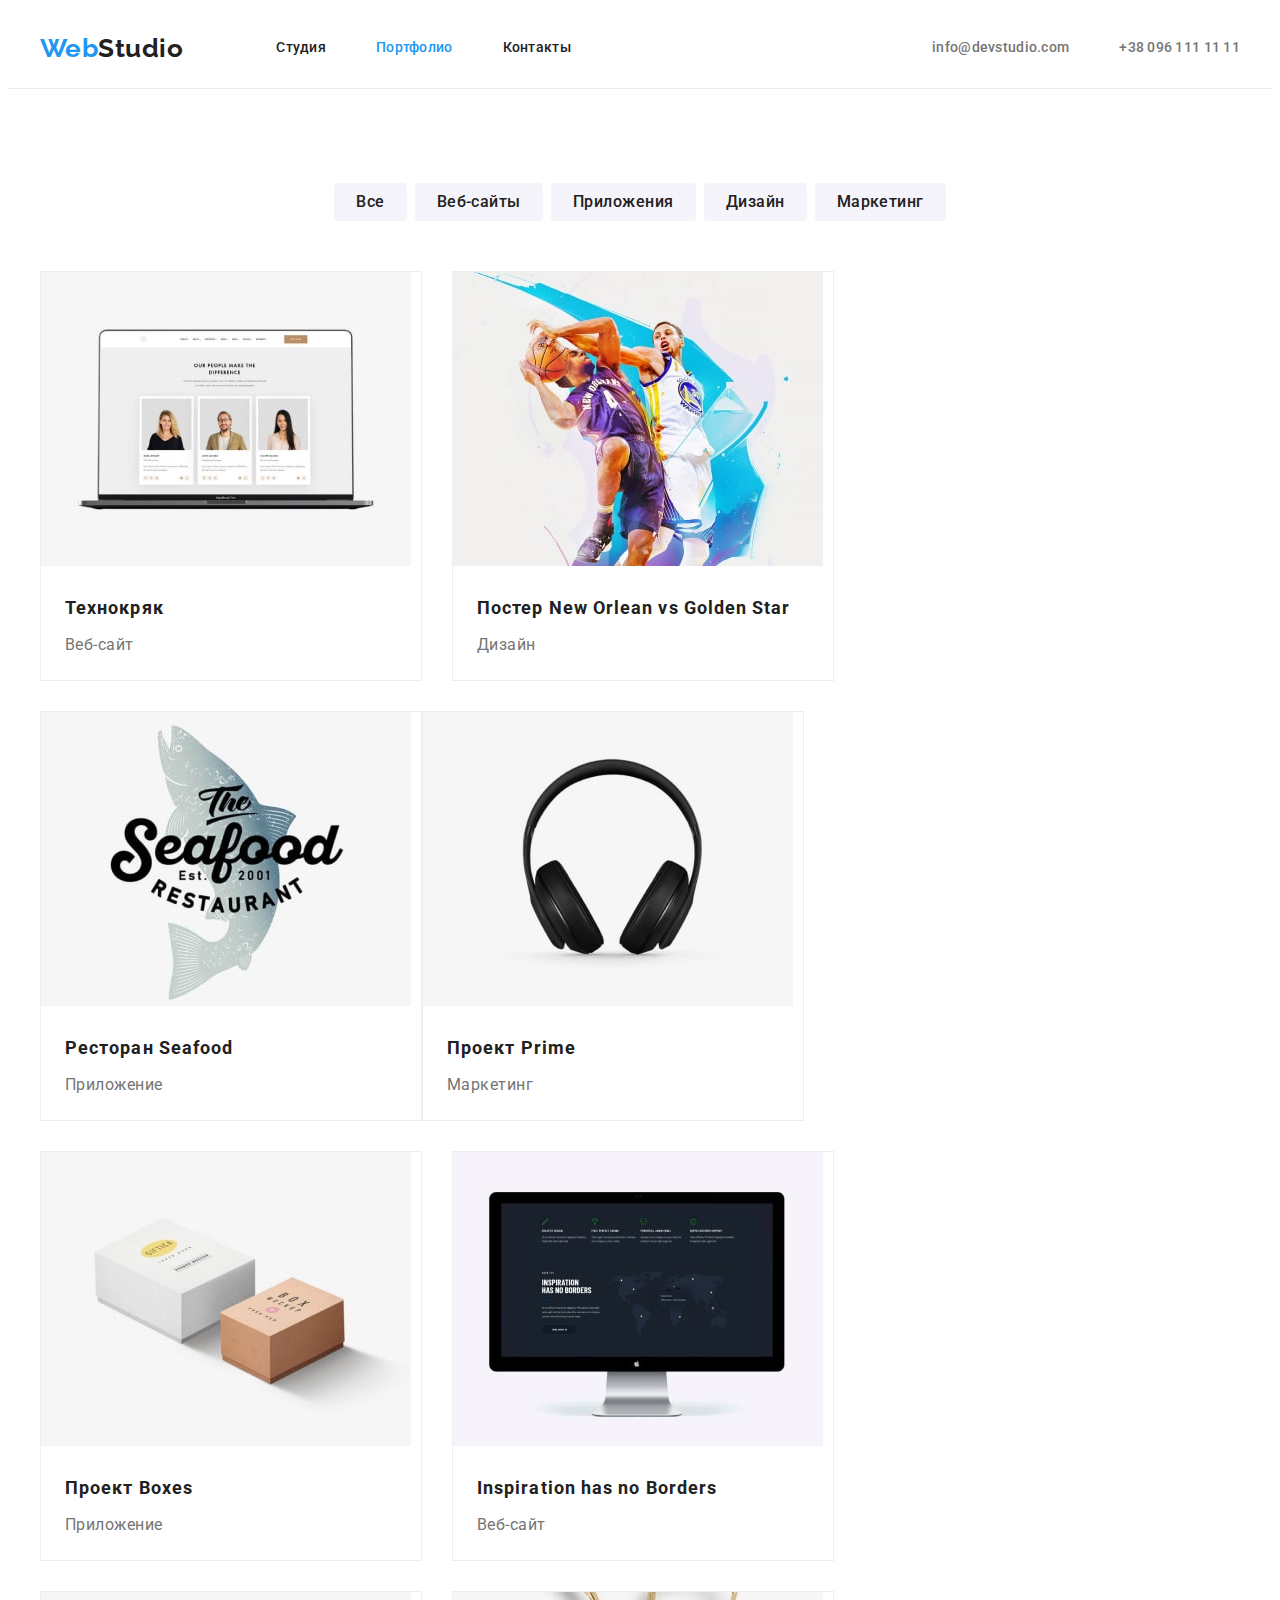
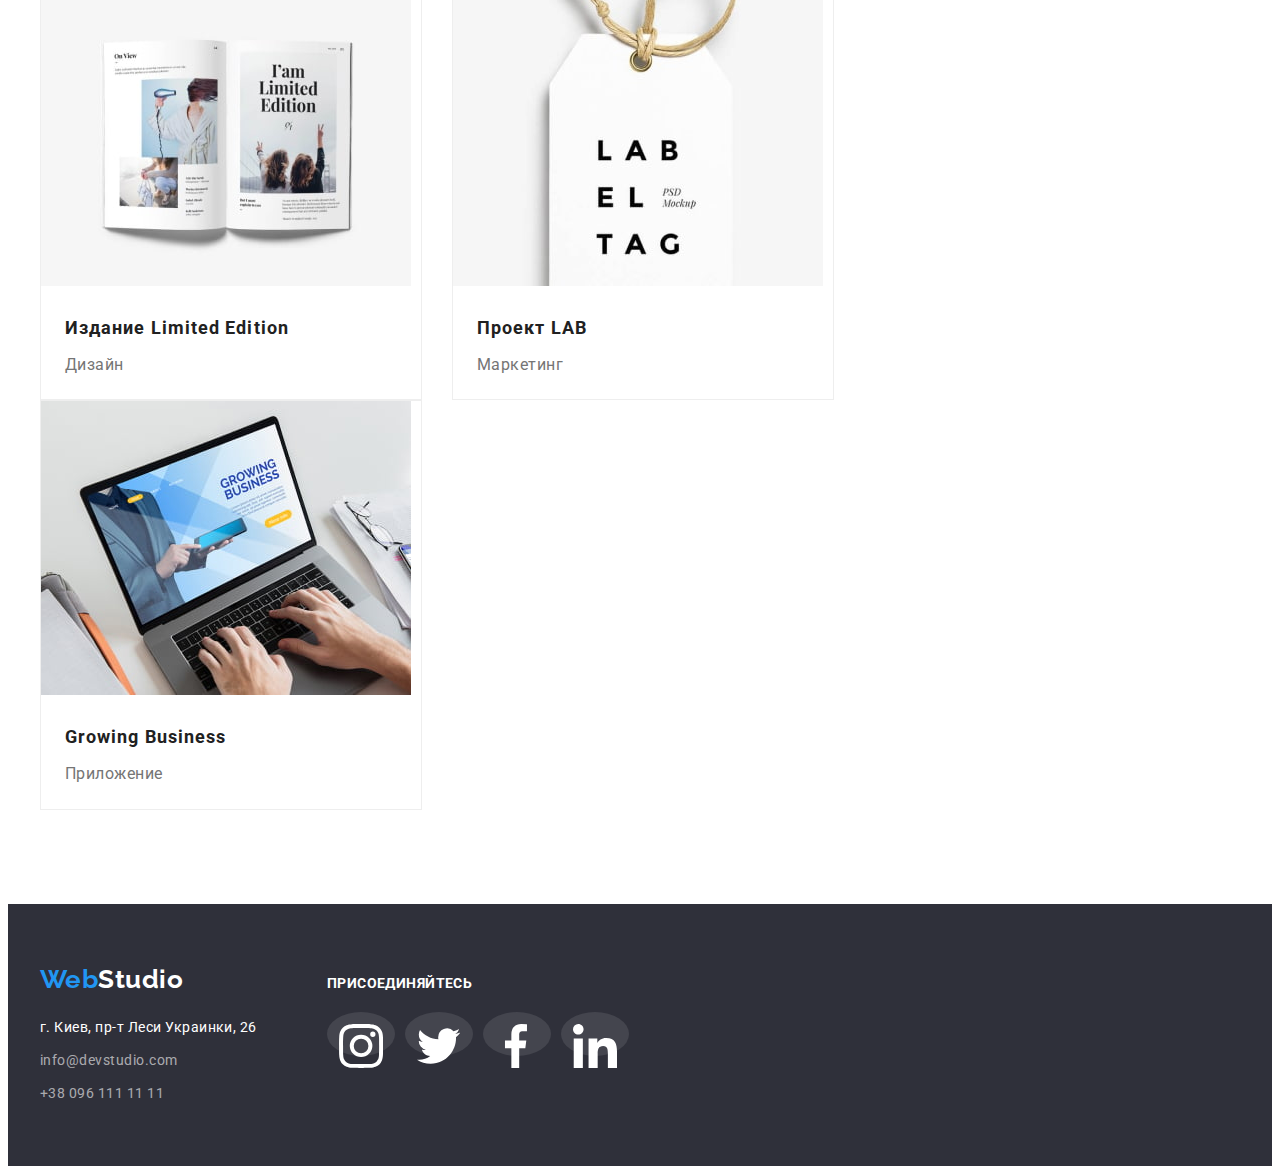
==== portfolio.html @ 396e90b0 "homework-04" ====
<!DOCTYPE html>
<html lang="en">

<head>
    <meta charset="UTF-8">
    <meta http-equiv="X-UA-Compatible" content="IE=edge">
    <meta name="viewport" content="width=device-width, initial-scale=1.0">
    <title>Портфолио</title>
    <link
        href="https://fonts.googleapis.com/css2?family=Raleway:wght@700&family=Roboto:wght@400;500;700;900&display=swap"
        rel="stylesheet">
    <link rel="stylesheet" href="https://cdnjs.cloudflare.com/ajax/libs/modern-normalize/1.1.0/modern-normalize.min.css"
        integrity="sha512-wpPYUAdjBVSE4KJnH1VR1HeZfpl1ub8YT/NKx4PuQ5NmX2tKuGu6U/JRp5y+Y8XG2tV+wKQpNHVUX03MfMFn9Q=="
        crossorigin="anonymous" referrerpolicy="no-referrer" />
    <link rel="stylesheet" href="./css/styles.css">
</head>

<body>

    <!-- Шапка -->
    <header class="header">
        <div class="container">
            <nav class="header-nav">
                <a href="./index.html" class="logo link">
                    Web<span class="header-logo">Studio</span></a>

                <ul class="site-nav list">
                    <li class="item"><a href="./index.html" class="link">Студия</a></li>
                    <li class="item"><a href="./portfolio.html" class="link current">Портфолио</a></li>
                    <li class="item"><a href="" class="link">Контакты</a></li>
                </ul>
            </nav>
            <ul class="auth-nav list">
                <li class="item"><a href="mailto:info@devstudio.com" class="contacts link">info@devstudio.com</a></li>
                <li class="item"><a href="tel:+380961111111" class="contacts link">+38 096 111 11 11</a></li>
            </ul>
        </div>
    </header>

    <main>
        <section class="section portfolio">
            <div class="container">
                <h1 class="title-transparent">Портфолио</h1>

                <!-- Фільтри -->
                <ul class="list filters">
                    <li class="item"><button type="button" class="button-filter">Все</button></li>
                    <li class="item"><button type="button" class="button-filter">Веб-сайты</button></li>
                    <li class="item"><button type="button" class="button-filter">Приложения</button></li>
                    <li class="item"><button type="button" class="button-filter">Дизайн</button></li>
                    <li class="item"><button type="button" class="button-filter">Маркетинг</button></li>
                </ul>

                <!-- Проекти -->
                <ul class="projects list">
                    <li class="project-card">
                        <a href="" class="project-link link">
                            <img src="./images/img1.jpg" width="370" height="294" alt="Ноутбук с открытым сайтом">
                            <div class="card-description">
                                <h3 class="project-name">Технокряк</h3>
                                <p class="project-description">Веб-сайт</p>
                            </div>
                        </a>
                    </li>
                    <li class="project-card">
                        <a href="" class="project-link link">
                            <img src="./images/img2.jpg" width="370" height="294" alt="Два парня играют баскетбол">
                            <div class="card-description">
                                <h3 class="project-name">Постер New Orlean vs Golden Star</h3>
                                <p class="project-description">Дизайн</p>
                            </div>
                        </a>
                    </li>
                    <li class="project-card">
                        <a href="" class="project-link link">
                            <img src="./images/img3.jpg" width="370" height="294" alt="Логотип ресторана Сифуд">
                            <div class="card-description">
                                <h3 class="project-name">Ресторан Seafood</h3>
                                <p class="project-description">Приложение</p>
                            </div>
                        </a>
                    </li>
                    <li class="project-card">
                        <a href="" class="project-link link">
                            <img src="./images/img4.jpg" width="370" height="294" alt="Наушники">
                            <div class="card-description">
                                <h3 class="project-name">Проект Prime</h3>
                                <p class="project-description">Маркетинг</p>
                            </div>
                        </a>
                    </li>
                    <li class="project-card">
                        <a href="" class="project-link link">
                            <img src="./images/img5.jpg" width="370" height="294" alt="Подарочные коробки">
                            <div class="card-description">
                                <h3 class="project-name">Проект Boxes</h3>
                                <p class="project-description">Приложение</p>
                            </div>
                        </a>
                    </li>
                    <li class="project-card">
                        <a href="" class="project-link link">
                            <img src="./images/img6.jpg" width="370" height="294" alt="Компьютер с открытым сайтом">
                            <div class="card-description">
                                <h3 class="project-name">Inspiration has no Borders</h3>
                                <p class="project-description">Веб-сайт</p>
                            </div>
                        </a>
                    </li>
                    <li class="project-card">
                        <a href="" class="project-link link">
                            <img src="./images/img7.jpg" width="370" height="294" alt="Открытый журнал">
                            <div class="card-description">
                                <h3 class="project-name">Издание Limited Edition</h3>
                                <p class="project-description">Дизайн</p>
                            </div>
                        </a>
                    </li>
                    <li class="project-card">
                        <a href="" class="project-link link">
                            <img src="./images/img8.jpg" width="370" height="294" alt="Этикетка на веревке">
                            <div class="card-description">
                                <h3 class="project-name">Проект LAB</h3>
                                <p class="project-description">Маркетинг</p>
                            </div>
                        </a>
                    </li>
                    <li class="project-card">
                        <a href="" class="project-link link">
                            <img src="./images/img9.jpg" width="370" height="294" alt="Ноутбук с открытым сайтом">
                            <div class="card-description">
                                <h3 class="project-name">Growing Business</h3>
                                <p class="project-description">Приложение</p>
                            </div>
                        </a>
                    </li>
                </ul>
            </div>
        </section>
    </main>

    <!-- Футер -->
    <footer class="footer">
        <div class="container footer-container">
            <div class="address-box">
                <a href="/index.html" class="logo link">
                    Web<span class="footer-logo">Studio</span></a>
                <address class="address">
                    <p class="footer-address">г. Киев, пр-т Леси Украинки, 26</p>
                    <ul class="footer-contacts list">
                        <li class="item"><a href="mailto:info@devstudio.com"
                                class="contacts-item link">info@devstudio.com</a>
                        </li>
                        <li class="item"><a href="tel:+380961111111" class="contacts-item link">+38 096 111 11 11</a></li>
                    </ul>
                </address>
            </div>
            <div class="sm-box">
                <h3 class="join-us">присоединяйтесь</h3>
                <ul class="sm-links list">
                    <li class="sm-item">
                        <a href="https://www.instagram.com/" class="sm-link">
                            <svg class="sm-icon" width="44" height="44">
                                <use href="./images/sprite.svg#instagram"></use>
                            </svg>
                        </a>
                    </li>
                    <li class="sm-item">
                        <a href="https://www.twitter.com/" class="sm-link">
                            <svg class="sm-icon" width="44" height="44">
                                <use href="./images/sprite.svg#twitter"></use>
                            </svg>
                        </a>
                    </li>
                    <li class="sm-item">
                        <a href="https://www.facebook.com/" class="sm-link">
                            <svg class="sm-icon" width="44" height="44">
                                <use href="./images/sprite.svg#facebook"></use>
                            </svg>
                        </a>
                    </li>
                    <li class="sm-item">
                        <a href="https://www.linkedin.com/" class="sm-link">
                            <svg class="sm-icon" width="44" height="44">
                                <use href="./images/sprite.svg#linkedin"></use>
                            </svg>
                        </a>
                    </li>
                </ul>
            </div>
        </div>
    </footer>
</body>

</html>
---- css/styles.css ----
/* основний чорний color: #212121; */
/* додатковий чорний color: #757575; */
/* білий color: #FFFFFF; */
/* прозорий для контактів color: rgba(255, 255, 255, 0.6); */
/* основний фон background: #e5e5e5; */
/* додатковий фон background: #F5F4FA; */
/* футер background: #2F303A; */
/* акцент background: #2196F3 */
:root {
  --primary-black-color: #212121;
  --secondary-black-color: #757575;
  --primary-white-color: #ffffff;
  --black-for-contacts-color: rgba(255, 255, 255, 0.6);
  --primary-background-color: #ffffff;
  --secondary-background-color: #f5f4fa;
  --footer-background-color: #2f303a;
  --accent-color: #2196f3;
  --accent-color-hover: #188ce8;
  --sm-icon-color: #afb1b8;
  --sm-icon-footer-color: rgba(255, 255, 255, 0.1);
}
html {
  box-sizing: border-box;
}
h1,
h2,
h3,
h4,
h5,
h6,
p,
ul {
  margin: 0;
  padding: 0;
}

body {
  background: var(--primary-background-color);
  color: var(--primary-black-color);
  font-family: Roboto, sans-serif;
  letter-spacing: 0.03em;
}
.container {
  width: 1200px;
  padding-left: 15px;
  padding-right: 15px;
  margin-left: auto;
  margin-right: auto;
}
.list {
  list-style: none;
}
.link {
  text-decoration: none;
}

/* Logo */
.logo {
  color: var(--accent-color);
  font-style: normal;
  font-weight: bold;
  font-size: 26px;
  line-height: 1.19;
  font-family: Raleway, sans-serif;
}
.header-logo {
  color: var(--primary-black-color);
}
.footer-logo {
  color: var(--primary-white-color);
}

/* Header */
.header {
  font-weight: 500;
  font-size: 14px;
  line-height: 1.14;
  border-bottom: 1px solid rgba(236, 236, 236, 1);
}
.header .container {
  display: flex;
  align-items: center;
  padding-top: 0;
  padding-bottom: 0;
}
.header-nav {
  display: flex;
  align-items: center;
}
/* Site-nav */
.site-nav {
  display: flex;
  padding-top: 32px;
  padding-bottom: 32px;
  margin-left: 93px;
}
.site-nav .item + .item {
  margin-left: 50px;
}
.site-nav .link {
  display: block;
  color: var(--primary-black-color);
  letter-spacing: 0.02em;
}
.site-nav .link.current {
  color: var(--accent-color);
}
.site-nav .link:hover,
.site-nav .link:focus {
  color: var(--accent-color);
}
.header-icon {
  margin-right: 10px;
  fill: var(--secondary-black-color);
}

/* Auth-nav */
.auth-nav {
  display: flex;
  margin-left: auto;
}
.auth-nav .item + .item {
  margin-left: 50px;
}
.auth-nav .contacts {
  display: flex;
  align-items: center;
  color: var(--secondary-black-color);
  letter-spacing: 0.02em;
}
.auth-nav .contacts:hover,
.auth-nav .contacts:focus {
  color: var(--accent-color);
}
.auth-nav .contacts:hover .header-icon,
.auth-nav .contacts:focus .header-icon {
  fill: var(--accent-color);
}

/* Hero */
.hero {
  background: var(--footer-background-color);
  background-image: linear-gradient(
      to right,
      rgba(47, 48, 58, 0.4),
      rgba(47, 48, 58, 0.4)
    ),
    url(../images/hero-overlay-min.jpg);
  background-size: cover;
  background-repeat: no-repeat;
  background-position: center;
  max-width: 1600px;
  letter-spacing: 0.06em;
  text-align: center;
  margin-right: auto;
  margin-left: auto;
  padding-top: 200px;
  padding-bottom: 200px;
}
.hero-title {
  color: var(--primary-white-color);
  font-weight: 900;
  font-size: 44px;
  line-height: 1.36;
  text-transform: uppercase;
  margin-bottom: 30px;
}

/* Section */
.section {
  padding-top: 94px;
}
.section.we-do,
.members-section {
  padding-bottom: 94px;
}
.section-title {
  color: var(--primary-black-color);
  font-weight: bold;
  font-size: 36px;
  line-height: 1.16;
  text-align: center;
  margin-bottom: 50px;
}
.title-transparent {
  display: none;
}

/* Features */
.features {
  display: flex;
  justify-content: space-between;
  color: var(--secondary-black-color);
  font-size: 14px;
  line-height: 1.71;
}
.feature {
  width: 270px;
}
.feature-background {
  display: flex;
  border-radius: 4px;
  background-color: var(--secondary-background-color);
  margin-bottom: 30px;
}
.feature-icon {
  margin-top: 25px;
  margin-right: 100px;
  margin-bottom: 25px;
  margin-left: 100px;
}
.features .feature-name {
  color: var(--primary-black-color);
  font-weight: bold;
  font-size: 14px;
  line-height: 1.14;
  text-transform: uppercase;
}
.feature-name {
  margin-bottom: 10px;
}
.feature-description {
  width: 270px;
}

/* We do */
.we-do {
  display: flex;
}
.we-do .picture {
  display: block;
}
.we-do .item + .item {
  margin-left: 30px;
}
/* Members */
.members-section {
  background-color: var(--secondary-background-color);
  font-size: 16px;
  line-height: 1.18;
  text-align: center;
  padding-bottom: 94px;
}
.members {
  display: flex;
}
.members .member-card + .member-card {
  margin-left: 30px;
}
.member-card {
  background-color: var(--primary-white-color);
  width: 270px;
  box-shadow: 0px 1px 3px rgba(0, 0, 0, 0.12), 0px 1px 1px rgba(0, 0, 0, 0.14),
    0px 2px 1px rgba(0, 0, 0, 0.2);
  border-radius: 0px 0px 4px 4px;
}
.member-picture {
  margin-bottom: 30px;
  display: block;
}
.member-name {
  color: var(--primary-black-color);
  font-weight: 500;
  font-size: 16px;
  line-height: 1.18;
  margin-bottom: 10px;
}
.member-position {
  color: var(--secondary-black-color);
  margin-bottom: 16px;
}
.member-contacts {
  display: flex;
  padding-bottom: 30px;
  padding-right: 32px;
  padding-left: 32px;
}
.sm-item {
  margin-right: 10px;
}
.sm-item:last-child {
  margin-right: 0;
}
.sm-link {
  display: inline-block;
  height: 44px;
}
.sm-icon {
  padding-top: 12px;
  padding-right: 12px;
  padding-bottom: 12px;
  padding-left: 12px;
  fill: var(--sm-icon-color);
}
.sm-link:hover .sm-icon {
  fill: var(--primary-white-color);
}

/* Clients */
.clients-section {
  padding-bottom: 94px;
}
.clients {
  display: flex;
  align-items: center;
  box-sizing: border-box;
}
.client {
  box-sizing: border-box;
  margin-right: 30px;
  width: 168px;
}
.client:last-child {
  margin-right: 0;
}
.client-link {
  display: inline-block;
  width: 168px;
  height: 92px;
  border: 1px solid var(--sm-icon-color);
  border-radius: 4px;
  padding-top: 16px;
  padding-right: 32px;
  padding-bottom: 16px;
  padding-left: 32px;
}
.client-link:hover {
  border-color: var(--accent-color);
}
.client-link:hover .client-logo {
  fill: var(--accent-color);
}
.client-logo {
  fill: var(--sm-icon-color);
}

/* Footer */
.footer {
  background-color: var(--footer-background-color);
  font-weight: 400;
  font-size: 14px;
  line-height: 1.71;
  padding-top: 60px;
  padding-bottom: 60px;
}
.footer-container {
  display: flex;
  align-items: baseline;
}
.address-box {
  margin-right: 70px;
}
.footer .container {
  margin-bottom: 0;
  padding-top: 0;
}
.address {
  margin-top: 20px;
}
.footer-address {
  color: var(--primary-white-color);
  font-style: normal;
}
.contacts-item {
  color: var(--black-for-contacts-color);
  font-style: normal;
}
.footer-contacts .item {
  margin-top: 9px;
}
.contacts-item:hover,
.contacts-item:focus {
  color: var(--accent-color);
}
.sm-links {
  display: flex;
}
.join-us {
  font-weight: bold;
  font-size: 14px;
  line-height: 1.14;
  letter-spacing: 0.03em;
  text-transform: uppercase;
  color: var(--primary-white-color);
  margin-bottom: 20px;
}
.sm-box .sm-link {
  border-radius: 50%;
  background-color: var(--sm-icon-footer-color);
}
.sm-link:hover {
  border-radius: 50%;
  background-color: var(--accent-color);
}
.sm-box .sm-icon {
  fill: var(--primary-white-color);
}

/* Buttons */
.button {
  display: inline-block;
  color: var(--primary-white-color);
  background-color: var(--accent-color);
  font-family: Roboto, sans-serif;
  font-weight: bold;
  font-size: 16px;
  line-height: 1.87;
  letter-spacing: 0.06em;
  border-radius: 4px;
  border: none;
  padding-top: 10px;
  padding-right: 32px;
  padding-bottom: 10px;
  padding-left: 32px;
}
.order:hover,
.order:focus {
  background-color: var(--accent-color-hover);
  box-shadow: 0px 4px 4px rgba(0, 0, 0, 0.15);
}
.button-filter {
  color: var(--primary-black-color);
  background-color: var(--secondary-background-color);
  cursor: pointer;
  font-family: Roboto, sans-serif;
  letter-spacing: 0.03em;
  font-weight: 500;
  font-size: 16px;
  line-height: 1.62;
  padding: 6px 22px;
  border-radius: 4px;
  border: none;
}
.button-filter:hover,
.button-filter:focus {
  color: var(--primary-white-color);
  background-color: var(--accent-color);
  box-shadow: 0px 3px 1px rgba(0, 0, 0, 0.1), 0px 1px 2px rgba(0, 0, 0, 0.08),
    0px 2px 2px rgba(0, 0, 0, 0.12);
}

/* Portfolio */
.portfolio {
  padding-bottom: 94px;
}

/* Filters */
.filters {
  margin-bottom: 50px;
  margin-right: auto;
  margin-left: auto;
  display: flex;
  justify-content: center;
}
.filters .item + .item {
  margin-left: 8px;
}

/* Projects */
.projects {
  display: flex;
  flex-wrap: wrap;
}
.project-card {
  width: calc((100% - 60px) / 3);
  margin-right: 30px;
  margin-bottom: 30px;
  border: 1px solid rgba(238, 238, 238, 1);
}
.project-card:nth-child(3n) {
  margin-right: 0;
}
.project-card:nth-last-child(-n + 3) {
  margin-bottom: 0;
}
.project-link {
  display: inline-block;
}
.project-link:hover {
  box-shadow: 0px 1px 1px rgba(0, 0, 0, 0.12), 0px 4px 4px rgba(0, 0, 0, 0.06),
    1px 4px 6px rgba(0, 0, 0, 0.16);
}
.card-description {
  padding-top: 20px;
  padding-left: 24px;
  padding-right: 24px;
  padding-bottom: 20px;
}
.project-name {
  color: var(--primary-black-color);
  letter-spacing: 0.06em;
  font-weight: bold;
  font-size: 18px;
  line-height: 2;
}
.project-description {
  color: var(--secondary-black-color);
  font-weight: 400;
  font-size: 16px;
  line-height: 1.87;
  margin-top: 4px;
}
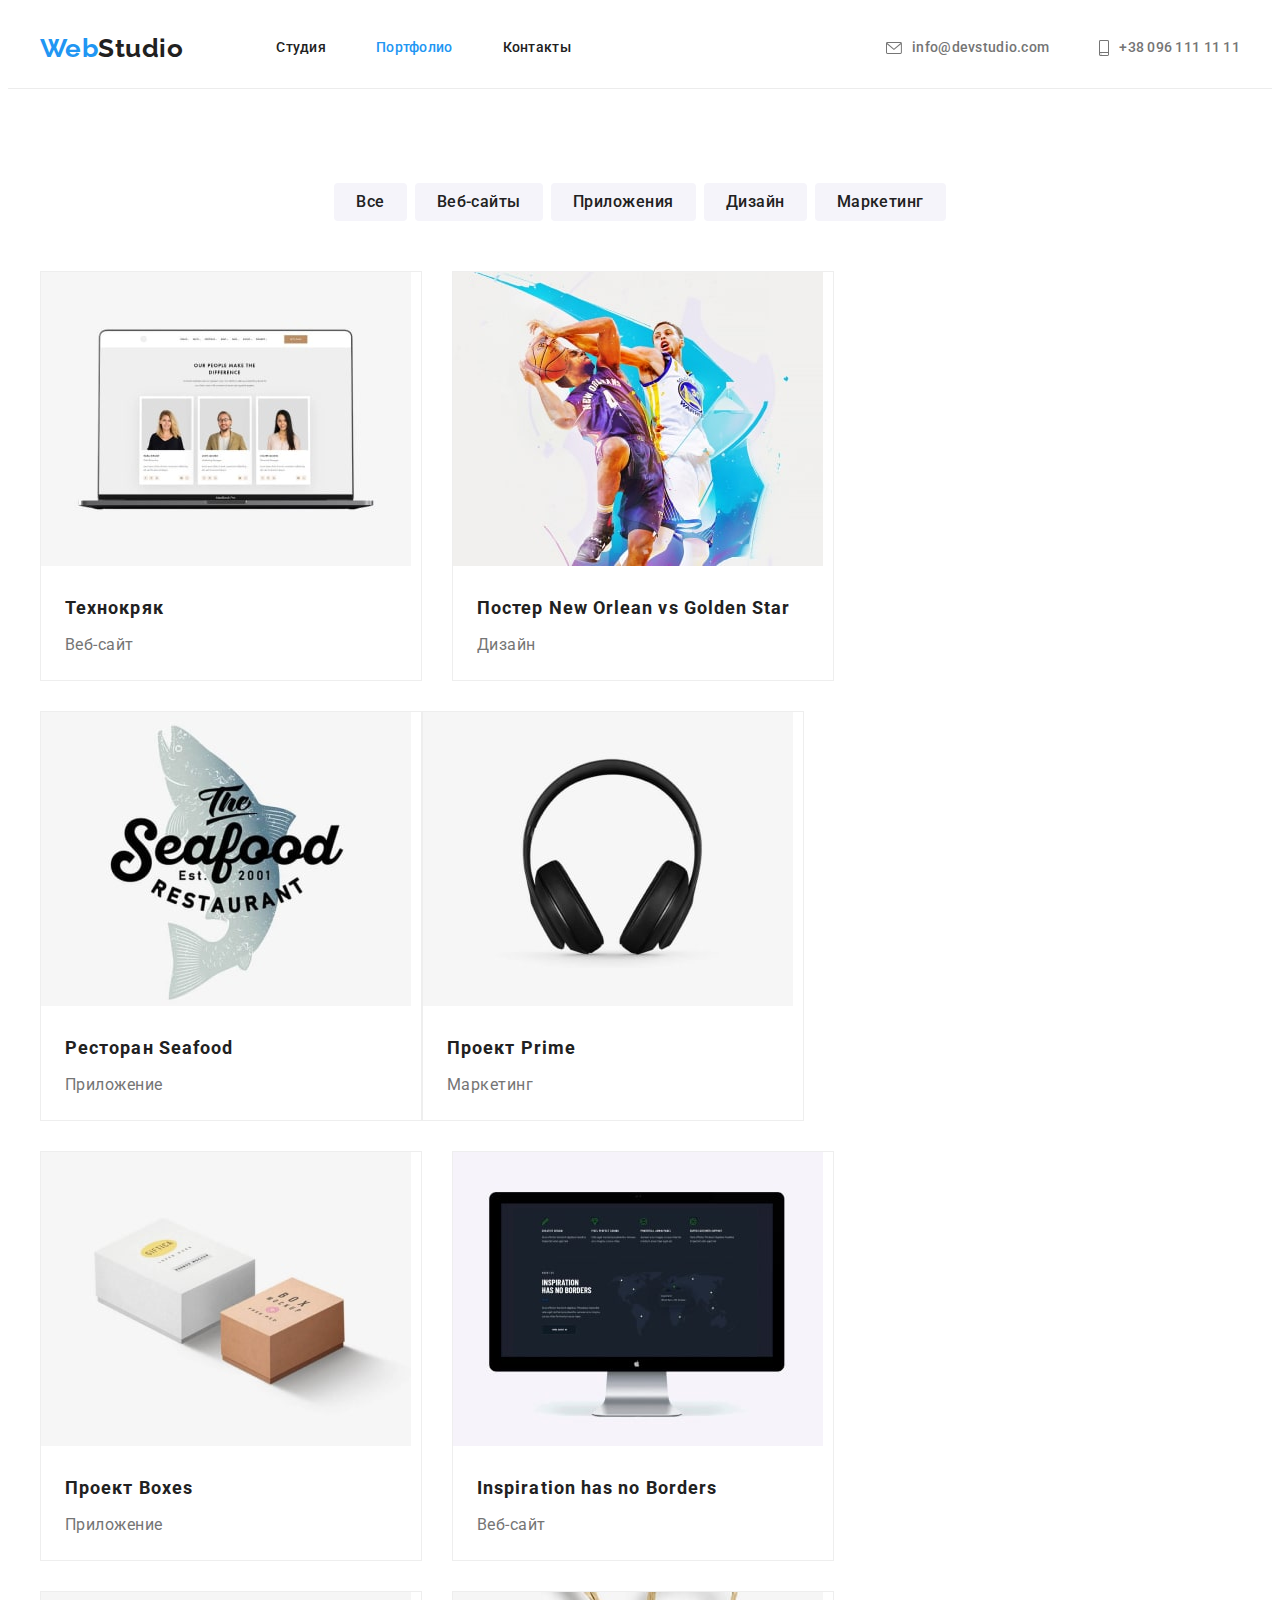
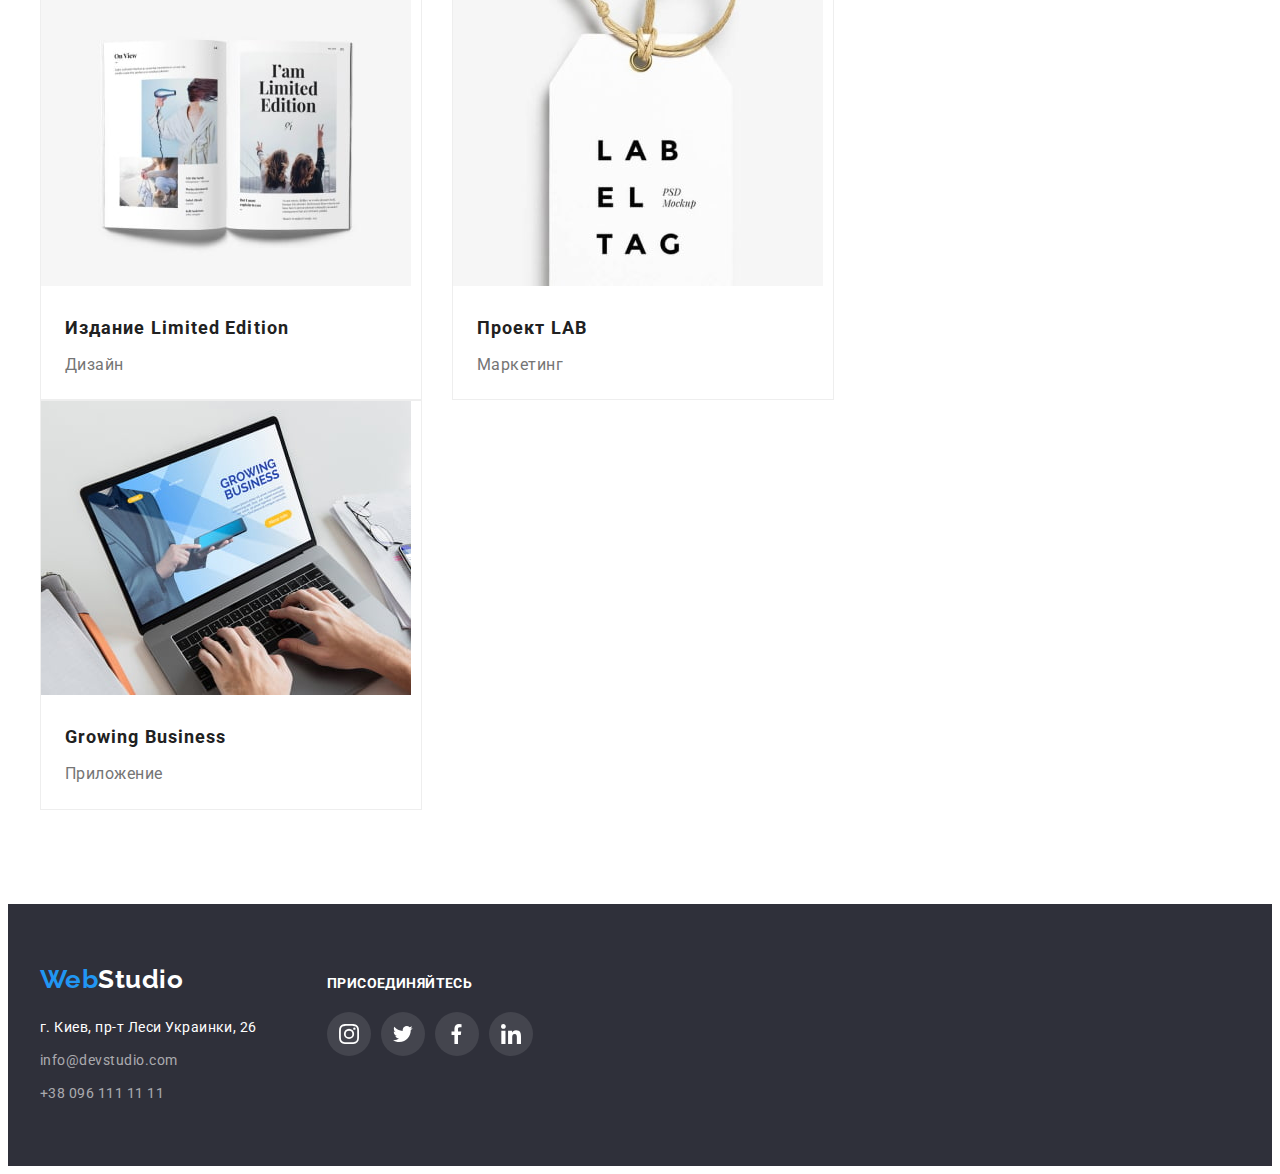
==== commit 5dbcd4c5: "hm-04-revised" ====
--- a/portfolio.html
+++ b/portfolio.html
@@ -23,7 +23,7 @@
             <nav class="header-nav">
                 <a href="./index.html" class="logo link">
                     Web<span class="header-logo">Studio</span></a>
-
+    
                 <ul class="site-nav list">
                     <li class="item"><a href="./index.html" class="link">Студия</a></li>
                     <li class="item"><a href="./portfolio.html" class="link current">Портфолио</a></li>
@@ -31,8 +31,22 @@
                 </ul>
             </nav>
             <ul class="auth-nav list">
-                <li class="item"><a href="mailto:info@devstudio.com" class="contacts link">info@devstudio.com</a></li>
-                <li class="item"><a href="tel:+380961111111" class="contacts link">+38 096 111 11 11</a></li>
+                <li class="item">
+                    <a href="mailto:info@devstudio.com" class="contacts link">
+                        <svg class="header-icon" width="16" height="12">
+                            <use href="./images/sprite.svg#envelope"></use>
+                        </svg>
+                        <span>info@devstudio.com</span>
+                    </a>
+                </li>
+                <li class="item">
+                    <a href="tel:+380961111111" class="contacts link">
+                        <svg class="header-icon" width="10" height="16">
+                            <use href="./images/sprite.svg#smartphone"></use>
+                        </svg>
+                        <span>+38 096 111 11 11</span>
+                    </a>
+                </li>
             </ul>
         </div>
     </header>
--- a/css/styles.css
+++ b/css/styles.css
@@ -202,12 +202,9 @@
   border-radius: 4px;
   background-color: var(--secondary-background-color);
   margin-bottom: 30px;
-}
-.feature-icon {
-  margin-top: 25px;
-  margin-right: 100px;
-  margin-bottom: 25px;
-  margin-left: 100px;
+  height: 120px;
+  align-items: center;
+  justify-content: center;
 }
 .features .feature-name {
   color: var(--primary-black-color);
@@ -282,17 +279,19 @@
   margin-right: 0;
 }
 .sm-link {
-  display: inline-block;
+  display: flex;
   height: 44px;
+  width: 44px;
+  align-items: center;
+  justify-content: center;
 }
 .sm-icon {
-  padding-top: 12px;
-  padding-right: 12px;
-  padding-bottom: 12px;
-  padding-left: 12px;
+  width: 20px;
+  height: 20px;
   fill: var(--sm-icon-color);
 }
-.sm-link:hover .sm-icon {
+.sm-link:hover .sm-icon,
+.sm-link:focus .sm-icon {
   fill: var(--primary-white-color);
 }
 
@@ -324,10 +323,12 @@
   padding-bottom: 16px;
   padding-left: 32px;
 }
-.client-link:hover {
+.client-link:hover,
+.client-link:focus {
   border-color: var(--accent-color);
 }
-.client-link:hover .client-logo {
+.client-link:hover .client-logo,
+.client-link:focus .client-logo {
   fill: var(--accent-color);
 }
 .client-logo {
@@ -388,7 +389,8 @@
   border-radius: 50%;
   background-color: var(--sm-icon-footer-color);
 }
-.sm-link:hover {
+.sm-link:hover,
+.sm-link:focus {
   border-radius: 50%;
   background-color: var(--accent-color);
 }
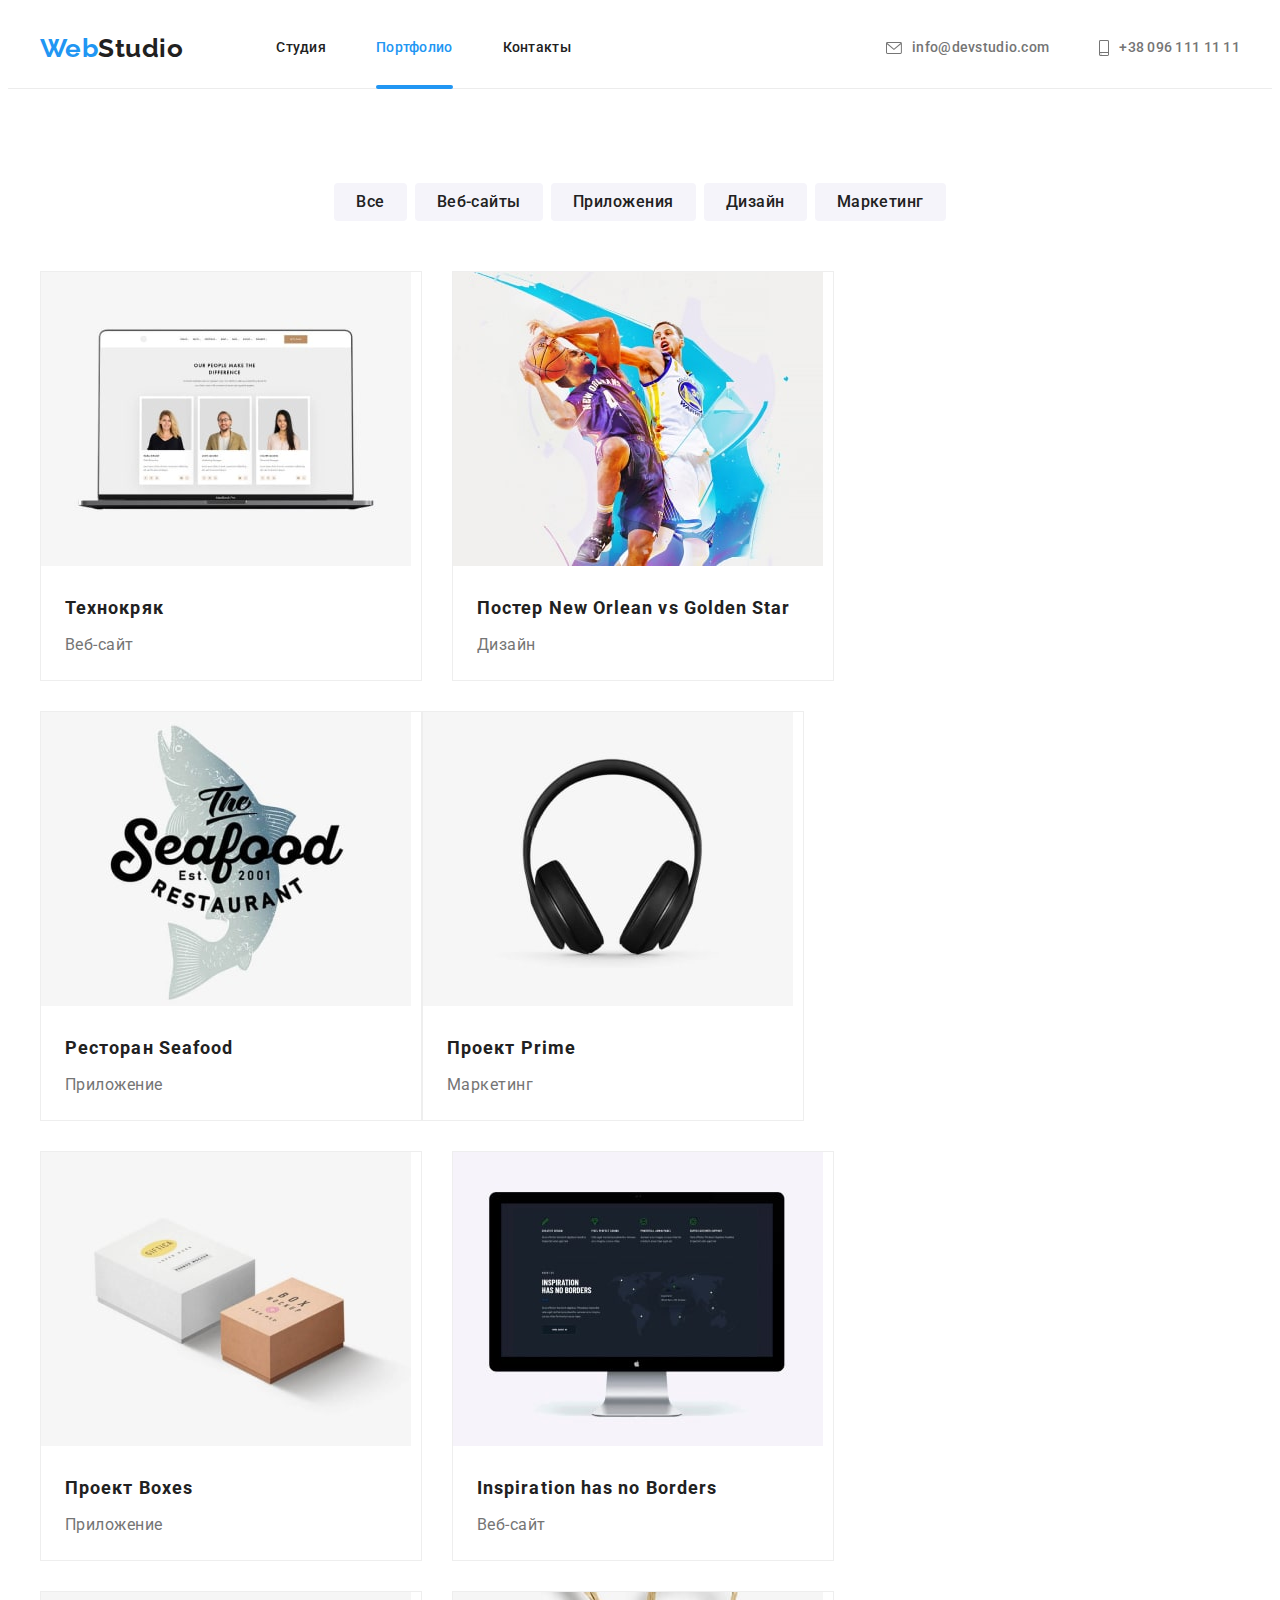
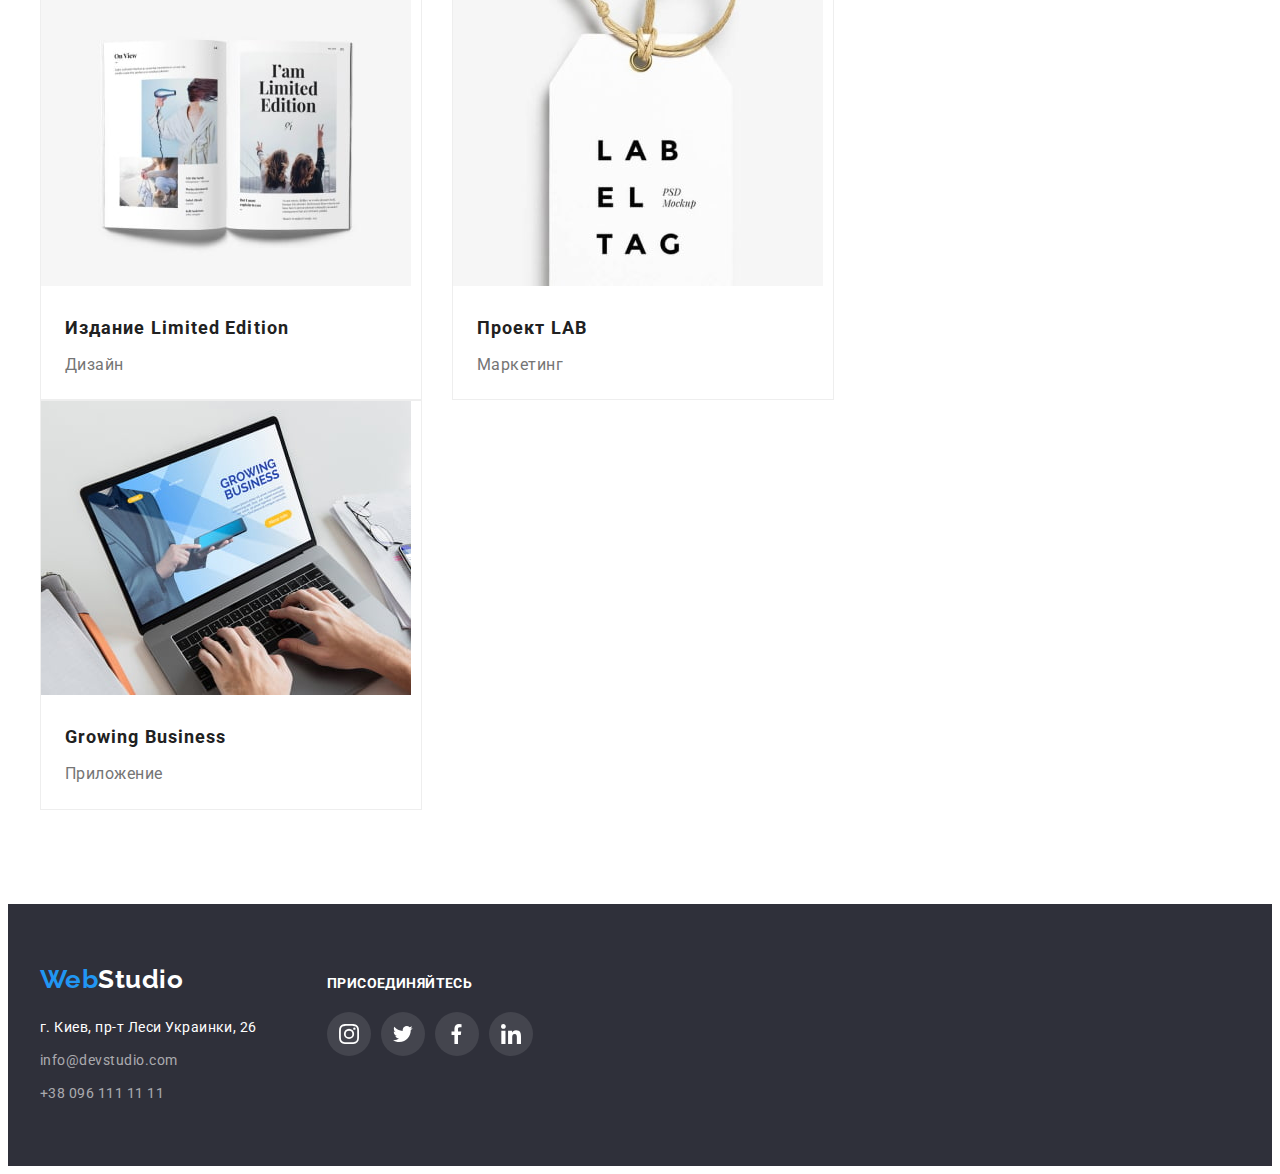
==== commit eb2249a1: "goit-markup-hw-05" ====
--- a/portfolio.html
+++ b/portfolio.html
@@ -69,7 +69,10 @@
                 <ul class="projects list">
                     <li class="project-card">
                         <a href="" class="project-link link">
-                            <img src="./images/img1.jpg" width="370" height="294" alt="Ноутбук с открытым сайтом">
+                            <div class="card-overlay">
+                                <img src="./images/img1.jpg" width="370" height="294" alt="Ноутбук с открытым сайтом">
+                                <p class="overlay-text">Технокряк это современная площадка распространения коронавируса. Компании используют эту платформу для цифрового шпионажа и атак на защищённые сервера конкурентов.</p>
+                            </div>
                             <div class="card-description">
                                 <h3 class="project-name">Технокряк</h3>
                                 <p class="project-description">Веб-сайт</p>
@@ -78,7 +81,10 @@
                     </li>
                     <li class="project-card">
                         <a href="" class="project-link link">
-                            <img src="./images/img2.jpg" width="370" height="294" alt="Два парня играют баскетбол">
+                            <div class="card-overlay">
+                                <img src="./images/img2.jpg" width="370" height="294" alt="Два парня играют баскетбол">
+                                <p class="overlay-text">Технокряк это современная площадка распространения коронавируса. Компании используют эту платформу для цифрового шпионажа и атак на защищённые сервера конкурентов.</p>
+                            </div>
                             <div class="card-description">
                                 <h3 class="project-name">Постер New Orlean vs Golden Star</h3>
                                 <p class="project-description">Дизайн</p>
@@ -87,7 +93,10 @@
                     </li>
                     <li class="project-card">
                         <a href="" class="project-link link">
-                            <img src="./images/img3.jpg" width="370" height="294" alt="Логотип ресторана Сифуд">
+                            <div class="card-overlay overlay">
+                                <img src="./images/img3.jpg" width="370" height="294" alt="Логотип ресторана Сифуд">
+                                <p class="overlay-text overlay">Технокряк это современная площадка распространения коронавируса. Компании используют эту платформу для цифрового шпионажа и атак на защищённые сервера конкурентов.</p>
+                            </div>
                             <div class="card-description">
                                 <h3 class="project-name">Ресторан Seafood</h3>
                                 <p class="project-description">Приложение</p>
@@ -96,7 +105,10 @@
                     </li>
                     <li class="project-card">
                         <a href="" class="project-link link">
-                            <img src="./images/img4.jpg" width="370" height="294" alt="Наушники">
+                            <div class="card-overlay">
+                                <img src="./images/img4.jpg" width="370" height="294" alt="Наушники">
+                                <p class="overlay-text">Технокряк это современная площадка распространения коронавируса. Компании используют эту платформу для цифрового шпионажа и атак на защищённые сервера конкурентов.</p>
+                            </div>
                             <div class="card-description">
                                 <h3 class="project-name">Проект Prime</h3>
                                 <p class="project-description">Маркетинг</p>
@@ -105,7 +117,10 @@
                     </li>
                     <li class="project-card">
                         <a href="" class="project-link link">
-                            <img src="./images/img5.jpg" width="370" height="294" alt="Подарочные коробки">
+                            <div class="card-overlay">
+                                <img src="./images/img5.jpg" width="370" height="294" alt="Подарочные коробки">
+                                <p class="overlay-text">Технокряк это современная площадка распространения коронавируса. Компании используют эту платформу для цифрового шпионажа и атак на защищённые сервера конкурентов.</p>
+                            </div>
                             <div class="card-description">
                                 <h3 class="project-name">Проект Boxes</h3>
                                 <p class="project-description">Приложение</p>
@@ -114,7 +129,10 @@
                     </li>
                     <li class="project-card">
                         <a href="" class="project-link link">
-                            <img src="./images/img6.jpg" width="370" height="294" alt="Компьютер с открытым сайтом">
+                            <div class="card-overlay">
+                                <img src="./images/img6.jpg" width="370" height="294" alt="Компьютер с открытым сайтом">
+                                <p class="overlay-text">Технокряк это современная площадка распространения коронавируса. Компании используют эту платформу для цифрового шпионажа и атак на защищённые сервера конкурентов.</p>
+                            </div>
                             <div class="card-description">
                                 <h3 class="project-name">Inspiration has no Borders</h3>
                                 <p class="project-description">Веб-сайт</p>
@@ -123,7 +141,10 @@
                     </li>
                     <li class="project-card">
                         <a href="" class="project-link link">
-                            <img src="./images/img7.jpg" width="370" height="294" alt="Открытый журнал">
+                            <div class="card-overlay">
+                                <img src="./images/img7.jpg" width="370" height="294" alt="Открытый журнал">
+                                <p class="overlay-text">Технокряк это современная площадка распространения коронавируса. Компании используют эту платформу для цифрового шпионажа и атак на защищённые сервера конкурентов.</p>
+                            </div>
                             <div class="card-description">
                                 <h3 class="project-name">Издание Limited Edition</h3>
                                 <p class="project-description">Дизайн</p>
@@ -132,7 +153,10 @@
                     </li>
                     <li class="project-card">
                         <a href="" class="project-link link">
-                            <img src="./images/img8.jpg" width="370" height="294" alt="Этикетка на веревке">
+                            <div class="card-overlay">
+                                <img src="./images/img8.jpg" width="370" height="294" alt="Этикетка на веревке">
+                                <p class="overlay-text">Технокряк это современная площадка распространения коронавируса. Компании используют эту платформу для цифрового шпионажа и атак на защищённые сервера конкурентов.</p>
+                            </div>
                             <div class="card-description">
                                 <h3 class="project-name">Проект LAB</h3>
                                 <p class="project-description">Маркетинг</p>
@@ -141,7 +165,10 @@
                     </li>
                     <li class="project-card">
                         <a href="" class="project-link link">
-                            <img src="./images/img9.jpg" width="370" height="294" alt="Ноутбук с открытым сайтом">
+                            <div class="card-overlay">
+                                <img src="./images/img9.jpg" width="370" height="294" alt="Ноутбук с открытым сайтом">
+                                <p class="overlay-text">Технокряк это современная площадка распространения коронавируса. Компании используют эту платформу для цифрового шпионажа и атак на защищённые сервера конкурентов.</p>
+                            </div>
                             <div class="card-description">
                                 <h3 class="project-name">Growing Business</h3>
                                 <p class="project-description">Приложение</p>
--- a/css/styles.css
+++ b/css/styles.css
@@ -18,6 +18,7 @@
   --accent-color-hover: #188ce8;
   --sm-icon-color: #afb1b8;
   --sm-icon-footer-color: rgba(255, 255, 255, 0.1);
+  --timing-function: 250ms cubic-bezier(0.4, 0, 0.2, 1);
 }
 html {
   box-sizing: border-box;
@@ -40,6 +41,7 @@
   font-family: Roboto, sans-serif;
   letter-spacing: 0.03em;
 }
+
 .container {
   width: 1200px;
   padding-left: 15px;
@@ -90,20 +92,35 @@
 /* Site-nav */
 .site-nav {
   display: flex;
+  margin-left: 93px;
+}
+.site-nav .item + .item {
+  margin-left: 50px;
+}
+.site-nav .item {
+  position: relative;
   padding-top: 32px;
   padding-bottom: 32px;
-  margin-left: 93px;
-}
-.site-nav .item + .item {
-  margin-left: 50px;
 }
 .site-nav .link {
   display: block;
   color: var(--primary-black-color);
+  transition: color var(--timing-function);
   letter-spacing: 0.02em;
 }
 .site-nav .link.current {
   color: var(--accent-color);
+}
+
+.current::after {
+  content: "";
+  position: absolute;
+  bottom: -1px;
+  left: 0;
+  width: 100%;
+  height: 4px;
+  background: var(--accent-color);
+  border-radius: 2px;
 }
 .site-nav .link:hover,
 .site-nav .link:focus {
@@ -112,6 +129,7 @@
 .header-icon {
   margin-right: 10px;
   fill: var(--secondary-black-color);
+  transition: fill var(--timing-function);
 }
 
 /* Auth-nav */
@@ -126,6 +144,7 @@
   display: flex;
   align-items: center;
   color: var(--secondary-black-color);
+  transition: color var(--timing-function);
   letter-spacing: 0.02em;
 }
 .auth-nav .contacts:hover,
@@ -230,6 +249,27 @@
 .we-do .item + .item {
   margin-left: 30px;
 }
+.we-do-description {
+  font-style: normal;
+  font-weight: bold;
+  font-size: 14px;
+  line-height: 1.14;
+  text-align: center;
+  text-transform: uppercase;
+  padding-top: 27px;
+  padding-bottom: 27px;
+  color: var(--primary-white-color);
+}
+.we-do .item {
+  position: relative;
+}
+.position-box {
+  position: absolute;
+  bottom: 0;
+  width: 370px;
+  height: 70px;
+  background: rgba(47, 48, 58, 0.8);
+}
 /* Members */
 .members-section {
   background-color: var(--secondary-background-color);
@@ -284,11 +324,15 @@
   width: 44px;
   align-items: center;
   justify-content: center;
+  border-radius: 50%;
+  transition: border-radius var(--timing-function),
+    background-color var(--timing-function);
 }
 .sm-icon {
   width: 20px;
   height: 20px;
   fill: var(--sm-icon-color);
+  transition: fill var(--timing-function);
 }
 .sm-link:hover .sm-icon,
 .sm-link:focus .sm-icon {
@@ -322,6 +366,7 @@
   padding-right: 32px;
   padding-bottom: 16px;
   padding-left: 32px;
+  transition: border-color var(--timing-function);
 }
 .client-link:hover,
 .client-link:focus {
@@ -333,6 +378,7 @@
 }
 .client-logo {
   fill: var(--sm-icon-color);
+  transition: fill var(--timing-function);
 }
 
 /* Footer */
@@ -364,6 +410,7 @@
 }
 .contacts-item {
   color: var(--black-for-contacts-color);
+  transition: color var(--timing-function);
   font-style: normal;
 }
 .footer-contacts .item {
@@ -415,6 +462,10 @@
   padding-bottom: 10px;
   padding-left: 32px;
 }
+.order {
+  transition: background-color var(--timing-function),
+    box-shadow var(--timing-function);
+}
 .order:hover,
 .order:focus {
   background-color: var(--accent-color-hover);
@@ -423,6 +474,8 @@
 .button-filter {
   color: var(--primary-black-color);
   background-color: var(--secondary-background-color);
+  transition: color var(--timing-function),
+    background-color var(--timing-function), box-shadow var(--timing-function);
   cursor: pointer;
   font-family: Roboto, sans-serif;
   letter-spacing: 0.03em;
@@ -475,10 +528,53 @@
 .project-card:nth-last-child(-n + 3) {
   margin-bottom: 0;
 }
+.card-overlay {
+  position: relative;
+  overflow: hidden;
+}
+.card-overlay::before {
+  display: inline-block;
+  content: "";
+  width: 100%;
+  height: 100%;
+  position: absolute;
+  background-color: rgba(33, 150, 243, 0.9);
+  pointer-events: none;
+  transform: translateY(100%);
+  transition: transform var(--timing-function);
+}
+.project-link:hover .card-overlay::before,
+.project-link:focus .card-overlay::before {
+  transform: translateY(0);
+}
+
+.project-link:hover .overlay-text,
+.project-link:focus .overlay-text {
+  transform: translateY(-100%);
+}
+.overlay-text {
+  position: absolute;
+  top: 100%;
+  transition: transform var(--timing-function);
+  width: 100%;
+  height: 100%;
+  padding-top: 63px;
+  padding-right: 24px;
+  padding-bottom: 63px;
+  padding-left: 24px;
+  font-style: normal;
+  font-weight: normal;
+  font-size: 18px;
+  line-height: 1.55;
+  color: var(--primary-white-color);
+  pointer-events: none;
+}
 .project-link {
   display: inline-block;
-}
-.project-link:hover {
+  transition: box-shadow var(--timing-function);
+}
+.project-link:hover,
+.project-link:focus {
   box-shadow: 0px 1px 1px rgba(0, 0, 0, 0.12), 0px 4px 4px rgba(0, 0, 0, 0.06),
     1px 4px 6px rgba(0, 0, 0, 0.16);
 }
@@ -502,3 +598,60 @@
   line-height: 1.87;
   margin-top: 4px;
 }
+
+/* Modal */
+.backdrop {
+  position: fixed;
+  top: 0;
+  left: 0;
+  width: 100%;
+  height: 100%;
+  background-color: rgba(0, 0, 0, 0.2);
+  opacity: 1;
+  transition: opacity var(--timing-function);
+}
+.backdrop.is-hidden {
+  opacity: 0;
+  pointer-events: none;
+}
+.backdrop.is-hidden .modal {
+  transform: translate(-50%, -50%) scale(0.5);
+}
+.modal {
+  position: absolute;
+  top: 50%;
+  left: 50%;
+  width: 528px;
+  height: 581px;
+  transform: translate(-50%, -50%) scale(1);
+  transition: transform var(--timing-function);
+  box-shadow: 0px 1px 3px rgba(0, 0, 0, 0.12), 0px 1px 1px rgba(0, 0, 0, 0.14),
+    0px 2px 1px rgba(0, 0, 0, 0.2);
+  background-color: var(--primary-white-color);
+  border-radius: 4px;
+}
+.close-modal {
+  position: absolute;
+  top: 8px;
+  right: 8px;
+  width: 30px;
+  height: 30px;
+  display: flex;
+  align-items: center;
+  justify-content: center;
+  border-radius: 50%;
+  border: 1px solid rgba(0, 0, 0, 0.1);
+  background-color: var(--primary-white-color);
+  transition: background-color var(--timing-function);
+}
+.icon-close {
+  transition: fill var(--timing-function);
+}
+.close-modal:hover,
+.close-modal:focus {
+  background-color: var(--accent-color);
+}
+.close-modal:hover .icon-close,
+.close-modal:focus .icon-close {
+  fill: var(--primary-white-color);
+}
